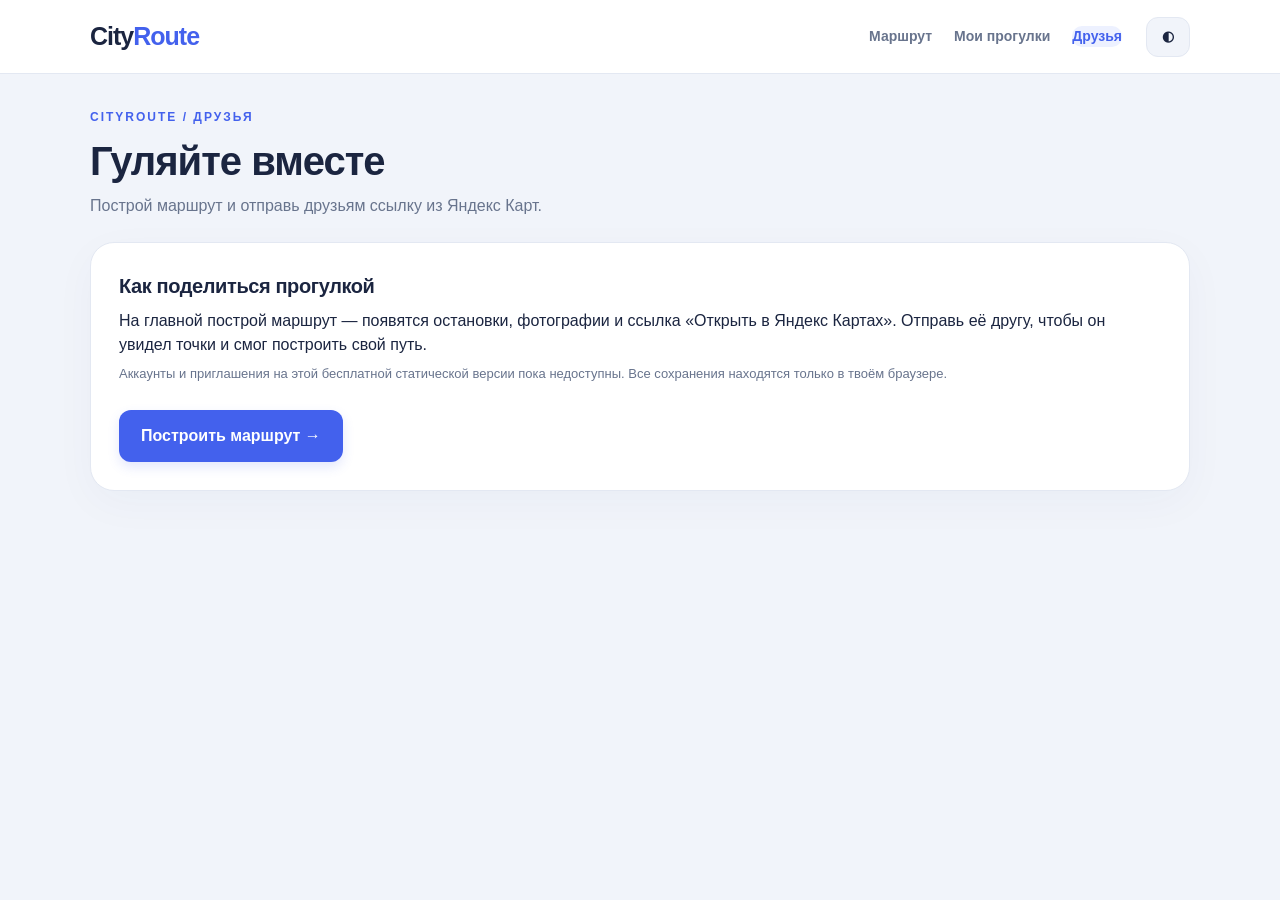
==== docs/friends.html @ 47a69368 "publish: refreshed CityRoute site from latest sources" ====
<!doctype html><html lang="ru"><head><meta charset="utf-8"><meta name="viewport" content="width=device-width,initial-scale=1"><title>CityRoute — друзья</title><link rel="stylesheet" href="app.css"><link rel="stylesheet" href="social.css"></head>
<body data-page="friends"><header><a class="logo" href="index.html">City<span>Route</span></a><nav class="project-nav"><a href="index.html">Маршрут</a><a href="walks.html">Мои прогулки</a><a href="friends.html" aria-current="page">Друзья</a></nav><div class="header-actions"><button id="language" type="button">EN</button><button id="theme" type="button">◐</button></div></header>
<main><div class="page-title"><span class="eyebrow">CITYROUTE / ДРУЗЬЯ</span><h1>Гуляйте вместе</h1><p>Построй маршрут и отправь друзьям ссылку из Яндекс Карт.</p></div>
<section class="card" style="padding:28px"><h2>Как поделиться прогулкой</h2><p>На главной построй маршрут — появятся остановки, фотографии и ссылка «Открыть в Яндекс Картах». Отправь её другу, чтобы он увидел точки и смог построить свой путь.</p><p class="field-note">Аккаунты и приглашения на этой бесплатной статической версии пока недоступны. Все сохранения находятся только в твоём браузере.</p><a class="primary inline-link" href="index.html" style="max-width:240px;margin-top:18px">Построить маршрут →</a></section></main><script defer src="static-shell.js"></script></body></html>
---- docs/app.css ----
:root{--bg:#f1f4fa;--card:#fff;--text:#1b2540;--muted:#68748d;--line:#e3e8f2;--accent:#4361ed;--soft:#edf1ff;--shadow:0 12px 44px #263b6c09;color-scheme:light}*{box-sizing:border-box}html{scroll-behavior:smooth;scroll-padding-top:90px}body{margin:0;font-family:Inter,-apple-system,BlinkMacSystemFont,"Segoe UI",sans-serif;color:var(--text);background:var(--bg);font-size:16px;line-height:1.5}body.dark{--bg:#101522;--card:#1a2234;--text:#eef2ff;--muted:#a6b2c9;--line:#303b51;--soft:#283457;color-scheme:dark}.en{display:none}body.english .ru{display:none}body.english .en{display:initial}button,input,textarea,select{font:inherit}button{cursor:pointer}button:focus-visible,a:focus-visible,summary:focus-visible{outline:3px solid #90a7ff;outline-offset:3px}header{height:74px;background:var(--card);border-bottom:1px solid var(--line);display:flex;align-items:center;justify-content:space-between;padding:0 max(22px,calc((100% - 1100px)/2));position:sticky;top:0;z-index:1000}.logo{font-size:25px;font-weight:850;color:var(--text);text-decoration:none;letter-spacing:-1px}.logo span{color:var(--accent)}.header-actions{display:flex;gap:8px}.header-actions button{background:var(--bg);color:var(--text);border:1px solid var(--line);border-radius:12px;min-width:44px;height:40px;font-size:14px;font-weight:700}main{max-width:1144px;padding:30px 22px;margin:auto}.page-title{margin-bottom:24px}.eyebrow{color:var(--accent);font-size:12px;font-weight:800;letter-spacing:2px}h1{font-size:clamp(28px,4vw,40px);line-height:1.15;letter-spacing:-1px;margin:10px 0}p{margin:8px 0}.page-title p{color:var(--muted)}.card{background:var(--card);border:1px solid var(--line);border-radius:24px;box-shadow:var(--shadow);margin-bottom:24px}.planner{padding:28px}.section-heading{display:flex;align-items:center;gap:12px}h2{font-size:20px;margin:0;letter-spacing:-.4px}.step{background:var(--soft);color:var(--accent);font-size:12px;font-weight:800;border-radius:9px;padding:6px 9px}.fields{display:grid;grid-template-columns:.65fr 1.25fr 1.25fr;gap:22px;margin:24px 0}.field label{display:flex;align-items:center;gap:8px;font-size:14px;font-weight:750;min-height:28px;margin-bottom:9px}.field small{font-size:12px;color:var(--muted);font-weight:450;margin-left:auto}.point-dot{display:inline-flex;align-items:center;justify-content:center;width:23px;height:23px;border-radius:50%;color:#fff;font-size:12px}.start-dot{background:var(--accent)}.end-dot{background:#189e87}input:not([type=checkbox]):not([type=radio]):not([type=range]),textarea,select{width:100%;border:1px solid var(--line);border-radius:12px;background:var(--bg);color:var(--text);padding:13px 14px;outline:none}input:focus,textarea:focus,select:focus{border-color:var(--accent)!important;box-shadow:0 0 0 3px #4361ed15}input[aria-invalid=true]{border-color:#d65164!important}.field-actions{display:flex;flex-wrap:wrap;gap:6px 15px;margin-top:9px}.field-actions button{font-size:13px;color:var(--accent);border:0;background:none;padding:0}.field-note{font-size:13px;color:var(--muted);line-height:1.45}.extra{border-top:1px solid var(--line);padding:17px 0}summary{cursor:pointer;font-size:15px;font-weight:700;list-style-position:inside}summary small{font-size:12px;font-weight:450;color:var(--muted);margin-left:12px}.extras-grid{display:grid;grid-template-columns:1fr 1fr;gap:22px;margin-top:20px}.wide{grid-column:1/-1}h3{font-size:14px;margin:0 0 10px}.choices{display:flex;gap:8px;flex-wrap:wrap;margin-bottom:15px}.pick{cursor:pointer;position:relative}.pick input{position:absolute;opacity:0;width:1px;height:1px}.pick span{display:block;padding:8px 12px;border:1px solid var(--line);border-radius:10px;background:var(--card);font-size:14px}.pick b{font-weight:500}.pick input:checked+span{border-color:var(--accent);color:var(--accent);background:var(--soft)}.pick input:focus-visible+span{outline:3px solid #90a7ff}.budget-row{display:flex;align-items:center;gap:10px}#budgetRange{width:100%;accent-color:var(--accent);margin:12px 0;height:26px}.capability-note{padding:12px 14px;background:var(--bg);font-size:13px;border-radius:12px;color:var(--muted)}textarea{resize:vertical;min-height:100px;margin-top:15px}.submit-row{display:flex;gap:20px;align-items:center;justify-content:space-between;border-top:1px solid var(--line);padding-top:20px}.submit-row p{font-size:14px;color:var(--muted);max-width:570px}.primary,.secondary{border:0;border-radius:12px;padding:14px 22px;font-weight:700;display:flex;align-items:center;justify-content:center;gap:18px}.primary{background:var(--accent);color:white;box-shadow:0 5px 12px #4361ed26;white-space:nowrap}.primary:hover{background:#3552d9}.secondary{background:var(--soft);color:var(--accent)}button:disabled{opacity:.6;cursor:wait}.map-heading{padding:22px 26px;display:flex;justify-content:space-between;align-items:center}.walking-badge{font-size:12px;font-weight:700;color:#168975;background:#e4f5ef;padding:6px 12px;border-radius:20px}.map-shell{margin:0 12px;overflow:hidden;border-radius:16px;isolation:isolate}#liveMap{height:520px;background:#e7edf3;z-index:0}.leaflet-tile-pane{filter:saturate(.7) contrast(.96)}body.dark .leaflet-tile-pane{filter:invert(.92) hue-rotate(180deg) saturate(.65) brightness(.85)}.leaflet-container{font-family:inherit}.leaflet-control-zoom{border:1px solid #d8dfeb!important;border-radius:12px!important;overflow:hidden;box-shadow:0 3px 14px #23385c14!important}.leaflet-control-zoom a{width:36px!important;height:36px!important;line-height:36px!important;color:#25324d!important}.point-marker{border:3px solid white;border-radius:50%;color:white;font-weight:800;text-align:center;line-height:30px;box-shadow:0 3px 12px #263b6c50;background:#4361ed;font-size:14px}.point-marker.finish{background:#13977f}.map-footer{padding:20px 26px;display:flex;justify-content:space-between;gap:20px;align-items:center}#routeStatus{font-size:14px;color:var(--muted);margin:0}#routeDetail{font-size:22px;font-weight:750;letter-spacing:-.6px;margin-top:7px}.map-actions{display:flex;gap:8px;flex-wrap:wrap;justify-content:flex-end}.map-actions button{border:1px solid var(--line);border-radius:9px;padding:8px 11px;background:var(--card);color:var(--muted);font-size:12px}.map-actions button.active{background:var(--soft);color:var(--accent);border-color:var(--accent)}#buildMap{margin:0 26px 24px;font-size:14px}[role=alert]{color:#c84258!important}footer{display:flex;justify-content:space-between;padding:4px 5px 12px;font-size:12px;color:var(--muted)}@media(max-width:760px){main{padding:24px 14px}.planner{padding:20px}.fields{grid-template-columns:1fr;gap:20px}.extras-grid{grid-template-columns:1fr}.wide{grid-column:auto}.submit-row{flex-direction:column;align-items:stretch;gap:8px}.submit-row p{margin:0 0 6px}.map-heading{padding:18px}.map-footer{padding:18px;flex-direction:column;align-items:flex-start}.map-actions{justify-content:flex-start}#liveMap{height:430px}#buildMap{margin:0 18px 20px;max-width:calc(100% - 36px)}.map-shell{margin:0 8px}.card{border-radius:20px}h2{font-size:18px}summary small{margin-left:5px}header{padding:0 18px}}
@media(prefers-reduced-motion:reduce){html{scroll-behavior:auto}}

.submit-actions{display:flex;gap:10px;flex-wrap:wrap;justify-content:flex-end;flex-shrink:0}.submit-actions .secondary{white-space:nowrap}@media(max-width:1000px){.submit-row{flex-wrap:wrap}.submit-actions{width:100%}}@media(max-width:760px){.submit-actions{flex-direction:column}.submit-actions button{width:100%}}

/* Clear map labels in both page themes: no inversion or dimming. */
.leaflet-tile-pane,body.dark .leaflet-tile-pane{filter:none}
#liveMap{height:620px;background:#e8efe6}
.map-card{overflow:hidden}.map-heading{padding-bottom:14px}
.map-toolbar{display:flex;align-items:center;justify-content:space-between;gap:16px;padding:0 26px 18px;flex-wrap:wrap}
.map-legend,.map-tools{display:flex;align-items:center;gap:16px}.map-legend>span{display:flex;align-items:center;gap:6px;font-size:14px}.map-legend b{font-weight:500}
.map-legend i{display:inline-grid;place-items:center;width:24px;height:24px;border-radius:50%;font-size:12px;font-style:normal;color:#fff}.legend-start{background:#315bea}.legend-end{background:#138871}.route-key i{width:24px;height:4px;background:#315bea;border-radius:4px}
.map-tools{gap:8px}.map-tools button{border:1px solid var(--line);border-radius:10px;padding:9px 12px;background:var(--card);color:var(--text);font-size:14px;font-weight:600;min-height:42px}
.point-marker{line-height:36px;font-size:16px;box-shadow:0 3px 14px #182b5550}.point-marker.finish{background:#138871}
.endpoint-label{background:#fff;border:1px solid #d7dfeb;color:#1b2540;border-radius:7px;font-size:13px;font-weight:700;box-shadow:0 2px 8px #182b551c;padding:3px 9px}
.leaflet-control-zoom a{width:44px!important;height:44px!important;line-height:44px!important;font-size:25px!important}.leaflet-control-attribution{background:#fffffff0!important;color:#334155!important}.leaflet-control-attribution a{color:#214dcc!important}
.expanded-map{position:fixed;inset:12px;z-index:2000;margin:0;display:flex;flex-direction:column;overflow:auto}.expanded-map .map-shell{flex:1;min-height:200px}.expanded-map #liveMap{height:100%;min-height:200px}.expanded-map .map-footer{padding:12px 26px}.expanded-map #buildMap{display:none}
@media(max-width:760px){#liveMap{height:560px;height:72svh;min-height:440px}.map-toolbar{padding:0 18px 16px;gap:12px}.map-legend{gap:12px}.map-tools{width:100%}.map-tools button{flex:1}.expanded-map{inset:5px}.expanded-map #liveMap{min-height:200px;height:100%}.expanded-map .map-footer{padding:10px 18px}.expanded-map .map-actions{display:none}}

.scenic-settings{padding:18px;background:var(--soft);border-radius:14px;margin:0 0 22px}.scenic-settings label{display:block;margin-bottom:9px;font-size:15px}.scenic-settings select{background:var(--card)}.scenic-result{margin:0 26px 22px;padding:18px;background:var(--soft);border-radius:14px}.scenic-place{font-weight:650;font-size:16px}.scenic-pin{background:#fff;color:#2447b9;border:2px solid #315bea;border-radius:50%;font-size:13px;font-weight:800;line-height:24px;text-align:center;box-shadow:0 2px 8px #0002}.expanded-map .scenic-result{max-height:100px;overflow:auto;margin-bottom:10px}@media(max-width:760px){.scenic-result{margin:0 18px 18px}}

.pick input:checked+span{background:#17191e;border-color:#17191e;color:#fff}.pick input:disabled+span{opacity:.35;cursor:not-allowed}.pick input:disabled:checked+span{opacity:1}.nearby-toolbar{padding:0 26px 18px}.nearby-toolbar .secondary{font-size:14px}#chosenStops{display:flex;gap:8px;flex-wrap:wrap}#chosenStops button,.poi-choice{padding:8px 12px;border:0;border-radius:9px;background:#17191e;color:#fff;font-size:14px;margin-top:8px}#peopleNote{grid-column:1/-1;margin:0}.map-shell{position:relative}#googleMap{position:absolute;inset:0;z-index:1}body.google-active #liveMap{visibility:hidden}body.dark .pick input:checked+span{background:#050608;border-color:#718099}@media(max-width:760px){.nearby-toolbar{padding:0 18px 16px}}

.route-mode{border:0;padding:0;margin:22px 0;display:flex;gap:10px;flex-wrap:wrap}.route-mode legend{font-size:15px;font-weight:700;margin-bottom:9px}.company-settings{padding:18px;border:1px solid var(--line);border-radius:14px;margin-bottom:18px}.company-settings h3{margin-top:6px}.company-settings .choices{margin-bottom:12px}.places-filter{display:flex;align-items:center;gap:12px;max-width:400px;margin:14px 0}.places-list{display:grid;grid-template-columns:1fr 1fr;gap:8px;max-height:240px;overflow:auto}.places-list>div{display:flex;justify-content:space-between;align-items:center;gap:12px;padding:10px 12px;background:var(--bg);border-radius:10px;font-size:14px}.places-list button{white-space:nowrap;border:1px solid var(--line);border-radius:8px;padding:8px;background:var(--card);color:var(--text)}.places-list button[aria-pressed=true]{background:#17191e;color:#fff}#findPlacesTop{margin-bottom:18px}.expanded-map .places-list{max-height:110px}input:disabled{opacity:.6}@media(max-width:760px){.places-list{grid-template-columns:1fr}.route-mode .pick{flex:1}.route-mode .pick span{height:100%}}

.transport-result{margin:18px 0;padding:20px;border:1px solid var(--line);border-radius:16px;background:var(--soft)}.transport-result[hidden]{display:none}.transport-result h3{margin:0 0 8px}.transport-leg{display:flex;align-items:center;justify-content:space-between;gap:14px;padding:12px 0;border-top:1px solid var(--line);font-size:14px}.transport-leg span{overflow-wrap:anywhere}.transport-leg a{flex-shrink:0;color:var(--text);background:var(--card);padding:10px 14px;border-radius:10px;border:1px solid var(--line);font-weight:700;text-decoration:none}.transport-leg a:hover{border-color:var(--accent)}@media(max-width:540px){.transport-leg{align-items:flex-start;flex-direction:column}.transport-leg a{width:100%;text-align:center}}

/* Route overview and stop-by-stop itinerary */
.project-nav{display:flex;gap:22px;margin-left:auto;margin-right:24px}.project-nav a{color:var(--muted);font-size:14px;font-weight:650;text-decoration:none}.project-nav a:hover{color:var(--text)}
.journey-layout{display:grid;grid-template-columns:minmax(0,1.3fr) minmax(320px,1fr);gap:0;align-items:start;margin:0 16px;border:1px solid var(--line);border-radius:18px;overflow:hidden}.journey-layout .map-shell{margin:0;border-radius:0;position:sticky;top:0}.journey-layout #liveMap{height:660px;min-height:400px}.itinerary-panel{min-width:0;height:660px;overflow:auto;background:var(--card);border-left:1px solid var(--line);overscroll-behavior:contain}.itinerary-empty{padding:60px 28px;color:var(--muted)}.itinerary-empty h3{font-size:22px;color:var(--text);line-height:1.2;margin-top:22px}.empty-symbol{display:inline-grid;place-items:center;width:60px;height:60px;border-radius:18px;background:var(--soft);color:var(--accent);font-size:32px}.journey-tabs{display:flex;gap:7px;padding:16px 20px;background:var(--card);position:sticky;top:0;z-index:2;border-bottom:1px solid var(--line)}.journey-tab{border:0;background:var(--bg);color:var(--muted);padding:9px 17px;border-radius:24px;font-size:14px;font-weight:700}.journey-tab[aria-selected=true]{color:white;background:#17191e}.journey-content{padding:20px}.journey-eyebrow{font-size:10px;font-weight:800;letter-spacing:1.7px;color:var(--accent)}.journey-title{font-size:23px;line-height:1.2;margin:10px 0 20px;letter-spacing:-.6px}.journey-stats{display:grid;grid-template-columns:repeat(3,1fr);gap:8px;padding:16px 0;border-top:1px solid var(--line);border-bottom:1px solid var(--line)}.journey-stats strong{display:block;font-size:20px}.journey-stats span{font-size:11px;color:var(--muted)}.route-outline{margin:22px 0;padding-left:17px;border-left:2px solid var(--accent)}.route-outline p{font-weight:600;font-size:14px;margin:0 0 16px;overflow-wrap:anywhere}.route-notice{background:var(--soft);padding:12px;border-radius:12px;font-size:12px;color:var(--muted)}.journey-button{border:1px solid var(--line);background:var(--card);color:var(--text);border-radius:10px;padding:9px 12px;font-size:13px;font-weight:650}.journey-primary{background:#17191e;color:white;border-color:#17191e}.journey-bottom{display:flex;gap:8px;flex-wrap:wrap;margin-top:22px;padding-top:16px;border-top:1px solid var(--line)}.journey-timeline{list-style:none;padding:0;margin:20px 0}.journey-stop{position:relative;padding:12px 12px 15px 42px;border:1px solid var(--line);border-radius:13px;margin-bottom:12px;overflow-wrap:anywhere}.journey-stop h4{margin:0 0 8px;font-size:16px}.stop-number{position:absolute;left:10px;top:12px;border-radius:50%;width:23px;height:23px;display:grid;place-items:center;background:var(--accent);color:#fff;font-size:12px;font-weight:800}.journey-transfer{font-size:12px;color:var(--muted);margin:-12px -12px 12px -42px;padding:10px 12px;background:var(--bg);border-radius:12px 12px 0 0}.journey-transfer+.stop-number{top:53px}.stop-actions{display:flex;gap:7px;align-items:center;flex-wrap:wrap;margin-top:12px}.journey-link{font-size:12px;color:var(--accent);text-decoration:none;padding:5px 0}.place-detail{font-size:12px;color:var(--muted)}.selected-stop{border-color:var(--accent);background:var(--soft)}.nearby-disclosure{margin:0 26px 22px;border-top:1px solid var(--line);padding-top:16px}.nearby-disclosure .nearby-toolbar{padding:18px 0 0}.scenic-result,.transport-result{display:none}.saved-section{padding:26px}.saved-route{display:flex;align-items:center;justify-content:space-between;gap:18px;background:var(--bg);border-radius:14px;padding:18px;margin-top:12px}.saved-route h3{margin:0;font-size:16px}.saved-actions{display:flex;gap:8px}.saved-empty{padding:20px 0 4px;color:var(--muted);font-size:14px}.muted-button{color:var(--muted)}#saveStatus{font-size:13px;color:var(--muted)}.expanded-map .journey-layout{flex:1;min-height:350px}.expanded-map .itinerary-panel{height:100%}.expanded-map .nearby-disclosure{display:none}
@media(max-width:900px){.journey-layout{grid-template-columns:1fr;margin:0 10px}.journey-layout .map-shell{position:relative}.journey-layout #liveMap{height:440px;min-height:350px}.itinerary-panel{height:auto;max-height:none;border-left:0;border-top:1px solid var(--line);overflow:visible}.itinerary-empty{padding:24px}.itinerary-empty .empty-symbol{display:none}.itinerary-empty h3{margin-top:0}.journey-tabs{position:relative}.journey-content{padding:20px}.expanded-map .itinerary-panel{display:none}.expanded-map .journey-layout{display:block;overflow:auto}.expanded-map .map-shell,.expanded-map #liveMap{height:100%}.project-nav{gap:10px;margin-right:12px}.project-nav a{font-size:12px}}
@media(max-width:540px){header{flex-wrap:wrap;height:auto;min-height:74px;padding-top:12px;padding-bottom:10px;gap:8px}.project-nav{order:3;width:100%;margin:0;gap:20px}.project-nav a{font-size:13px}.header-actions{margin-left:auto}.saved-route{align-items:flex-start;flex-direction:column}.saved-section{padding:20px}.journey-layout #liveMap{height:380px}.journey-stats strong{font-size:19px}.nearby-disclosure{margin:0 18px 18px}}

.map-provider{padding:0 26px 12px;font-size:12px;color:var(--muted)}
@media(prefers-reduced-motion:reduce){html{scroll-behavior:auto}*{animation:none!important;transition:none!important}}

#yandexWidget{position:absolute;inset:0;width:100%;height:100%;border:0;z-index:700;background:#eef0ec}body:not(.yandex-widget-active) #yandexWidget{display:none}.map-toolbar{flex-wrap:wrap;gap:10px}#yandexNav{font-size:13px;color:inherit}#aiStatus{white-space:pre-line}

.return-card{margin:18px 0;padding:20px;border:1px solid var(--line,#d9dfd8);border-radius:18px;background:var(--surface,#f4f7f1)}.return-card h3{margin:0 0 6px}.return-card .field-note{margin:8px 0 12px}.return-card [hidden]{display:none!important}.dark .return-card{background:#202820;border-color:#3b453b}

/* CityRoute November refresh — route visible first, cards visually complete. */
body:not(.yandex-widget-active) #liveMap{visibility:visible}
.map-shell{position:relative;min-width:0}
#liveMap{height:620px;min-height:410px}
.scenic-result:not([hidden]),.transport-result:not([hidden]){display:block;margin:18px 26px 22px}
.scenic-result>h3{font-size:19px;margin:8px 0 14px}
.scenic-result>p.scenic-place{font-size:14px;margin:6px 0}
.scenic-result>.field-note{margin:14px 0 18px}
.place-photo-grid{display:grid;grid-template-columns:repeat(auto-fit,minmax(min(100%,270px),1fr));gap:16px;margin:20px 0}
.place-photo-card{background:var(--card);border:1px solid var(--line);border-radius:18px;overflow:hidden;box-shadow:0 8px 28px #12263b0b;min-width:0}
.place-photo-media{height:204px;position:relative;background:linear-gradient(140deg,#e7f2eb,#dbe8f2);overflow:hidden;display:flex;align-items:center;justify-content:center;flex-direction:column;gap:4px}
.dark .place-photo-media{background:linear-gradient(140deg,#273c3c,#2b3b4e)}
.place-photo-placeholder{font-size:38px;opacity:.6}
.place-photo-caption{font-size:12px;color:#51677a;text-align:center;padding:0 12px}
.dark .place-photo-caption{color:#cedae4}
.place-photo-image{position:absolute;inset:0;width:100%;height:100%;object-fit:cover;object-position:center}
.place-photo-thumbs{position:absolute;bottom:8px;left:8px;right:8px;display:flex;gap:6px;align-items:center;justify-content:center;max-width:100%}
.place-photo-thumb{width:42px;height:34px;border:2px solid #fff9;background:#fff;border-radius:7px;overflow:hidden;padding:0;box-shadow:0 2px 8px #1117}
.place-photo-thumb.active{border:3px solid #222}
.place-photo-thumb img{width:100%;height:100%;object-fit:cover}
.place-photo-info{position:relative;padding:18px}
.place-photo-index{display:inline-block;padding:4px 7px;background:var(--soft);color:var(--accent);border-radius:8px;font-size:12px;font-weight:800;margin-bottom:9px}
.place-photo-info h4{font-size:17px;line-height:1.25;margin:0;overflow-wrap:anywhere}
.place-photo-info p{font-size:13px;color:var(--muted);margin:8px 0 16px}
.place-photo-actions{display:flex;flex-wrap:wrap;gap:8px}
.place-photo-link{font-size:12px;font-weight:650;display:inline-flex;align-items:center;justify-content:center;border-radius:10px;text-decoration:none;padding:8px 10px;border:1px solid var(--line);color:var(--text);background:var(--card);white-space:normal}
.place-photo-link:hover{border-color:var(--accent)}
#rerollRoute:not([hidden]){background:#15243a;color:#fff;border-color:#15243a;font-weight:700}
.pick input:checked+span{background:#151b24;color:white;border-color:#151b24}
.dark .pick input:checked+span{background:#050608;border-color:#718099;color:white}
.map-toolbar button,.map-actions button{transition:background .15s ease}
.map-tools button:hover,.map-actions button:hover{border-color:var(--accent)}
@media(max-width:900px){.journey-layout #liveMap{height:520px}}
@media(max-width:540px){
 .map-shell{margin:0 6px;border-radius:12px}
 .journey-layout #liveMap{height:58svh;min-height:390px}
 .map-footer{padding:16px;flex-wrap:wrap}
 .map-actions{justify-content:flex-start}
 .map-toolbar{padding:0 16px 14px}
 .scenic-result:not([hidden]),.transport-result:not([hidden]){margin:16px}
 .place-photo-grid{grid-template-columns:1fr;gap:12px}
 .place-photo-media{height:232px}
}
---- docs/social.css ----
[hidden]{display:none!important}.project-nav a[aria-current=page]{color:var(--accent);background:var(--soft);border-radius:10px}#accountButton{max-width:160px;overflow:hidden;text-overflow:ellipsis;white-space:nowrap}.social-card{padding:26px}.social-card h2{margin-bottom:14px}.social-grid{display:grid;grid-template-columns:repeat(2,minmax(0,1fr));gap:18px}.social-grid>.card{margin-bottom:0}.social-grid+section{margin-top:24px}.social-card label{display:block;margin:12px 0 6px;font-size:14px;font-weight:650}.social-card form .primary{margin-top:16px}.social-card input{margin-bottom:4px}dialog{width:min(480px,calc(100% - 28px));border:1px solid var(--line);border-radius:22px;padding:30px;background:var(--card);color:var(--text);box-shadow:0 20px 90px #0004}dialog::backdrop{background:#17213b88;backdrop-filter:blur(4px)}dialog h2{margin:12px 0}dialog label{display:block;margin:16px 0 8px}dialog .primary{margin:18px 0 12px;text-decoration:none;text-align:center}dialog p{font-size:14px;color:var(--muted)}.dialog-close{position:absolute;right:12px;top:8px;border:0;background:none;color:var(--text);font-size:26px}.code-line{display:flex;gap:12px;align-items:center;flex-wrap:wrap}.code-line code{font-size:18px;letter-spacing:1px;background:var(--bg);padding:12px;border-radius:10px;overflow-wrap:anywhere}.inline-link{display:inline-flex;text-decoration:none;margin-top:16px}.friend-card,.walk-card{padding:18px;border:1px solid var(--line);border-radius:16px;background:var(--bg)}.friend-card h3,.walk-card h3{font-size:17px}.row-actions{display:flex;flex-wrap:wrap;gap:8px;margin-top:12px}.small-button{border:1px solid var(--line);border-radius:9px;background:var(--card);color:var(--text);padding:8px 12px;font-size:13px}.small-button:hover{border-color:var(--accent)}.danger-button{color:#b83d4b}.notice:not(:empty){padding:14px 18px;border-radius:12px;background:var(--soft);margin-bottom:20px}.request-row,.attendance-row{padding:12px 0;border-bottom:1px solid var(--line);display:flex;justify-content:space-between;align-items:center;gap:14px;flex-wrap:wrap}.rating-table{width:100%;border-collapse:collapse;text-align:left;font-size:14px}.rating-table th,.rating-table td{padding:14px 10px;border-bottom:1px solid var(--line)}.rating-table th{color:var(--muted);font-weight:500}.rating-table strong{font-size:20px;color:var(--accent)}.table-scroll{overflow-x:auto}.event-card{padding:22px 0;border-top:1px solid var(--line)}.event-card h3{font-size:18px;margin-bottom:6px}.event-meta{font-size:14px;color:var(--muted)}.pill{display:inline-block;border-radius:20px;background:var(--soft);color:var(--accent);padding:4px 10px;font-size:12px}.member-check{display:flex!important;align-items:center;gap:10px;font-weight:400!important}.member-check input{width:18px!important;height:18px}#eventMembers{border:1px solid var(--line);border-radius:12px;padding:12px 16px;margin-top:18px}.social-card .section-heading{margin-bottom:12px}.social-card .section-heading h2{margin:0}body[data-page=walks] #language,body[data-page=friends] #language{display:none}@media(max-width:760px){.social-grid{grid-template-columns:1fr}.social-card{padding:20px}header{height:auto;min-height:74px;flex-wrap:wrap;gap:10px;padding:12px 16px}.project-nav{order:3;width:100%;display:flex!important;justify-content:space-between}.project-nav a{padding:7px;font-size:13px}.header-actions{margin-left:auto}.logo{font-size:22px}.rating-table th,.rating-table td{padding:12px 6px}.code-line code{font-size:15px}}
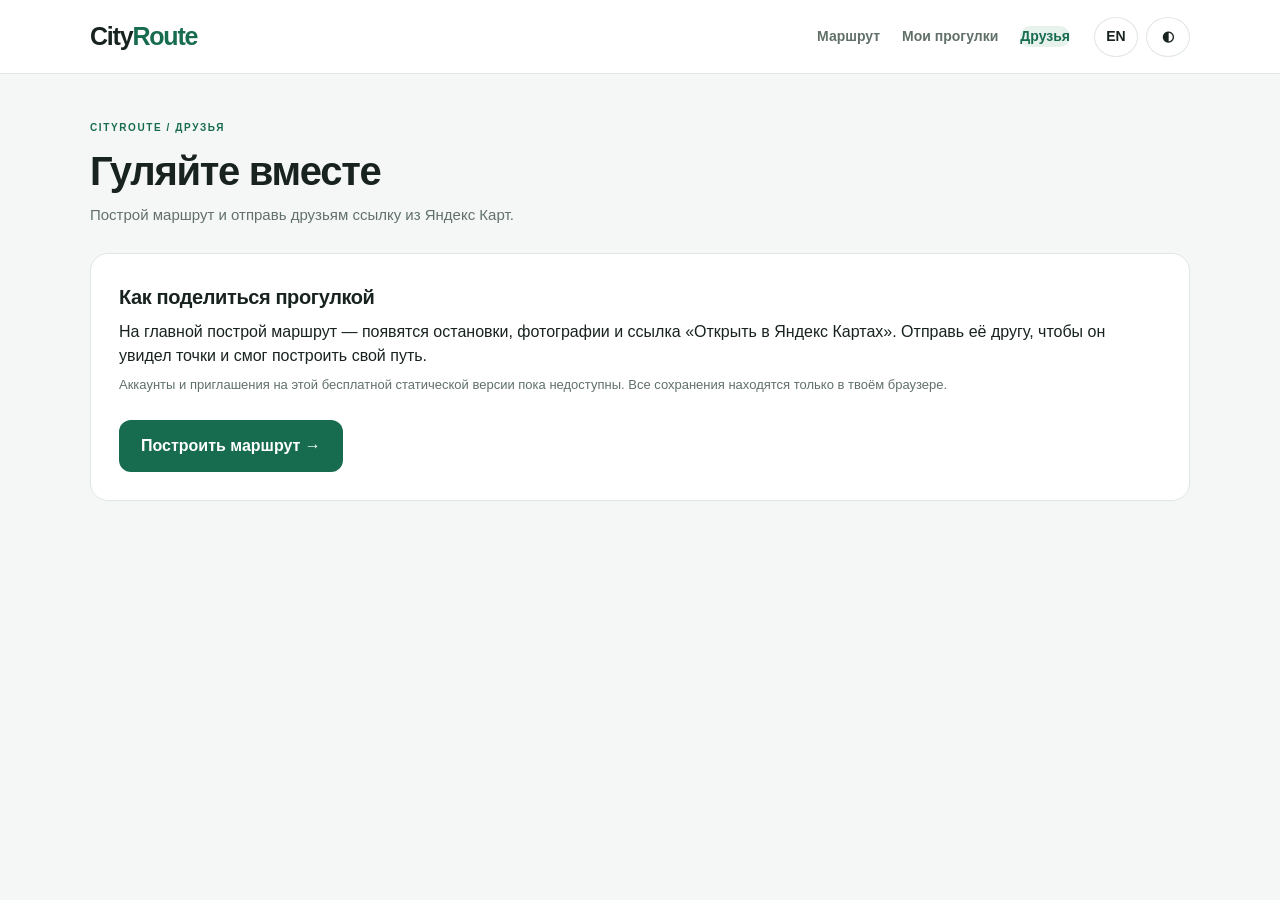
==== commit 4a0dc156: "Refresh compact UI, enable English on all pages and fix endpoint photo caching" ====
--- a/docs/friends.html
+++ b/docs/friends.html
@@ -1,4 +1,4 @@
-<!doctype html><html lang="ru"><head><meta charset="utf-8"><meta name="viewport" content="width=device-width,initial-scale=1"><title>CityRoute — друзья</title><link rel="stylesheet" href="app.css"><link rel="stylesheet" href="social.css"></head>
+<!doctype html><html lang="ru"><head><meta charset="utf-8"><meta name="viewport" content="width=device-width,initial-scale=1"><title>CityRoute — друзья</title><link rel="stylesheet" href="app.css?v=20261119-4"><link rel="stylesheet" href="social.css?v=20261119-4"></head>
 <body data-page="friends"><header><a class="logo" href="index.html">City<span>Route</span></a><nav class="project-nav"><a href="index.html">Маршрут</a><a href="walks.html">Мои прогулки</a><a href="friends.html" aria-current="page">Друзья</a></nav><div class="header-actions"><button id="language" type="button">EN</button><button id="theme" type="button">◐</button></div></header>
 <main><div class="page-title"><span class="eyebrow">CITYROUTE / ДРУЗЬЯ</span><h1>Гуляйте вместе</h1><p>Построй маршрут и отправь друзьям ссылку из Яндекс Карт.</p></div>
-<section class="card" style="padding:28px"><h2>Как поделиться прогулкой</h2><p>На главной построй маршрут — появятся остановки, фотографии и ссылка «Открыть в Яндекс Картах». Отправь её другу, чтобы он увидел точки и смог построить свой путь.</p><p class="field-note">Аккаунты и приглашения на этой бесплатной статической версии пока недоступны. Все сохранения находятся только в твоём браузере.</p><a class="primary inline-link" href="index.html" style="max-width:240px;margin-top:18px">Построить маршрут →</a></section></main><script defer src="static-shell.js"></script></body></html>+<section class="card" style="padding:28px"><h2>Как поделиться прогулкой</h2><p>На главной построй маршрут — появятся остановки, фотографии и ссылка «Открыть в Яндекс Картах». Отправь её другу, чтобы он увидел точки и смог построить свой путь.</p><p class="field-note">Аккаунты и приглашения на этой бесплатной статической версии пока недоступны. Все сохранения находятся только в твоём браузере.</p><a class="primary inline-link" href="index.html" style="max-width:240px;margin-top:18px">Построить маршрут →</a></section></main><script defer src="static-shell.js?v=20261119-4"></script></body></html>
--- a/docs/app.css
+++ b/docs/app.css
@@ -81,3 +81,227 @@
  .place-photo-grid{grid-template-columns:1fr;gap:12px}
  .place-photo-media{height:232px}
 }
+
+/* Yandex-only presentation: no OSM tiles, map markers or internal pin editor. */
+body.yandex-widget-active .map-shell{display:block;position:relative;height:620px;min-height:390px;margin:0 14px 0;overflow:hidden;background:#e9f0f6;border-radius:18px}
+body.yandex-widget-active #yandexWidget{display:block;position:absolute;inset:0;height:100%;width:100%;border:none;z-index:2;background:#e9f0f6}
+body.yandex-widget-active #liveMap,body.yandex-widget-active #googleMap{display:none!important}
+.yandex-help{margin:0 26px;padding:12px 16px;border-radius:0 0 14px 14px;background:var(--soft);font-size:12px;color:var(--muted)}
+.yandex-help .en{display:none}
+body.english .yandex-help .en{display:inline}
+body.english .yandex-help .ru{display:none}
+body.yandex-widget-active .map-toolbar{display:flex;align-items:center;justify-content:space-between;gap:10px;padding:0 26px 16px}
+body.yandex-widget-active .map-toolbar>a#yandexNav{background:#141b25;border-radius:10px;color:white;text-decoration:none;font-size:13px;padding:10px 14px;font-weight:700;display:inline-flex;align-items:center}
+body.yandex-widget-active .map-legend{gap:14px;flex-wrap:wrap}
+body.yandex-widget-active .map-shell iframe:focus-visible{outline:3px solid #6484ed;outline-offset:-3px}
+body.yandex-widget-active .map-card.expanded-map .map-shell{height:75vh;min-height:460px}
+body.yandex-widget-active .map-card.expanded-map .journey-layout{min-height:0}
+@media(max-width:900px){body.yandex-widget-active .map-shell{height:480px}}
+@media(max-width:540px){
+ body.yandex-widget-active .map-shell{height:57svh;min-height:380px;margin:0 7px;border-radius:14px}
+ body.yandex-widget-active .map-toolbar{padding:0 16px 12px}
+ .yandex-help{margin:0 9px;padding:10px 12px}
+ body.yandex-widget-active .map-card.expanded-map .map-shell{height:75svh;min-height:380px}
+ body.yandex-widget-active .map-legend{display:none}
+ body.yandex-widget-active .map-tools{margin-left:auto}
+ body.yandex-widget-active .map-toolbar>a#yandexNav{font-size:12px;padding:8px 10px}
+}
+
+/* Yandex-only map improvements, live GPS state, searchable places, quick routes */
+.location-state{min-height:22px;line-height:1.5;max-width:580px;overflow-wrap:anywhere;padding-top:4px}
+.location-action{display:inline-flex;align-items:center;min-height:30px;text-decoration:none;font-size:12px;font-weight:700;color:var(--accent)}
+.location-action:hover{text-decoration:underline}
+.map-gps-button{background:#ecf4ff!important;color:#154eb8!important;border-color:#c9dcfc!important;font-size:13px!important;font-weight:750!important}
+.map-gps-button[aria-busy="true"],#locateReal[aria-busy="true"]{opacity:.6;cursor:progress}
+.place-query-label{display:block;margin:12px 0 7px;font-size:13px;font-weight:750}
+#placeQuery{width:100%;min-height:42px;padding:10px 13px;border:1px solid var(--line);border-radius:10px;background:var(--card);color:var(--text);font:inherit}
+#placeQuery:focus{outline:2px solid #557ee4;outline-offset:2px}
+.map-search-link{display:inline-flex;font-size:12px;font-weight:750;text-decoration:none;color:var(--accent);padding:10px 0 14px}
+.cityroute-quick-stops{display:flex;flex-direction:column;gap:9px;margin:15px 0;padding-left:29px;font-size:14px;line-height:1.55;overflow-wrap:anywhere}
+.cityroute-quick-stops li{padding-left:5px}
+.cityroute-map-cta{display:inline-flex!important;align-items:center;justify-content:center;width:100%;max-width:none!important;margin:14px 0 5px;text-align:center;text-decoration:none;font-weight:800;font-size:14px}
+.cityroute-save-route{display:inline-flex;width:100%;justify-content:center;margin:10px 0;padding:11px}
+.cityroute-save-route[disabled]{opacity:.7}
+.quick-saved-panel{padding:24px}
+.quick-saved-list{display:grid;grid-template-columns:repeat(auto-fit,minmax(210px,1fr));gap:10px;padding:18px 0 0}
+.quick-saved-list button{width:100%;text-align:left;min-height:48px;overflow-wrap:anywhere}
+body.yandex-widget-active .map-shell{background:#e9eef7}
+body.yandex-widget-active .map-shell iframe{width:100%;height:100%;touch-action:auto}
+body.yandex-widget-active .map-shell iframe:focus-visible{outline:3px solid #4f7aea}
+@media(max-width:680px){
+ body.yandex-widget-active .map-toolbar{flex-wrap:wrap;gap:9px}
+ body.yandex-widget-active .map-tools{display:flex;justify-content:flex-end;flex:1}
+ body.yandex-widget-active .map-tools button{white-space:nowrap}
+ .map-gps-button{padding:8px 9px!important;font-size:12px!important}
+ .quick-saved-panel{padding:16px}
+}
+
+/* PostgreSQL cloud: optional account, private routes and predictable mobile layout. */
+.postgres-panel{margin:20px auto;padding:24px 26px;border:1px solid var(--line);max-width:1100px}
+.postgres-panel h2{font-size:22px;margin:0 0 8px}
+.postgres-panel>.field-note{max-width:780px;font-size:13px;line-height:1.65;margin:8px 0 18px}
+.postgres-auth{display:grid;grid-template-columns:minmax(150px,1fr) minmax(150px,1fr);gap:8px 14px;align-items:end;max-width:760px}
+.postgres-auth label{font-size:13px;font-weight:700;color:var(--text)}
+.postgres-auth input{width:100%;min-width:0;height:43px;padding:9px 12px;border:1px solid var(--line);border-radius:10px;color:var(--text);background:var(--card);font:inherit}
+.postgres-auth input:focus{outline:2px solid #557be9;outline-offset:2px}
+.postgres-auth .postgres-actions{grid-column:1/-1;display:flex;gap:10px;margin:7px 0 0}
+.postgres-actions{display:flex;gap:10px;flex-wrap:wrap;align-items:center}
+.postgres-actions button{min-height:41px;padding:10px 14px;max-width:100%;white-space:normal;text-align:center}
+.postgres-actions button:disabled{opacity:.55;cursor:progress}
+.postgres-member-line{display:flex;align-items:center;gap:14px;flex-wrap:wrap;justify-content:space-between;margin:15px 0;font-weight:700}
+.postgres-member-line span{font-size:13px;overflow-wrap:anywhere}
+.postgres-routes{display:grid;grid-template-columns:1fr;gap:9px;margin-top:16px}
+.postgres-route{border:1px solid var(--line);border-radius:12px;padding:12px 14px;background:var(--bg);display:flex;gap:16px;justify-content:space-between;align-items:center}
+.postgres-route-body{display:flex;flex-direction:column;gap:4px;min-width:0}
+.postgres-route strong{font-size:13px;overflow-wrap:anywhere}
+.postgres-route small{color:var(--muted);font-size:11px}
+.postgres-route-actions{display:flex;gap:8px;flex-wrap:wrap;flex-shrink:0}
+.postgres-route-actions button{padding:8px 11px;font-size:12px}
+#pgStatus{margin:15px 0 0;min-height:18px;overflow-wrap:anywhere}
+#pgStatus[role="alert"]{color:#a84545}
+#pgAuthForm[hidden],#pgMember[hidden],#pgRoutes[hidden]{display:none!important}
+@media(max-width:700px){
+ .postgres-panel{margin:18px 10px;padding:18px 14px}
+ .postgres-panel h2{font-size:19px}
+ .postgres-auth{grid-template-columns:1fr}
+ .postgres-auth .postgres-actions{grid-column:auto}
+ .postgres-actions{align-items:stretch}
+ .postgres-actions button{flex:1}
+ .postgres-route{align-items:stretch;flex-direction:column}
+ .postgres-route-actions button{flex:1}
+}
+
+
+/* CityRoute: readable step-by-step route and nearby places gallery (November 2026). */
+.cityroute-quick-stops.cityroute-step-plan{list-style:none;margin:18px 0 22px;padding:0 8px 0 2px;gap:0;display:flex;flex-direction:column}
+.cityroute-step{display:grid;grid-template-columns:42px minmax(0,1fr);gap:9px;align-items:start;position:relative;padding:0 0 17px!important;margin:0}
+.cityroute-step:not(:last-child)::before{content:"";position:absolute;left:18px;top:37px;bottom:-1px;border-left:2px dashed var(--accent);opacity:.45}
+.cityroute-step-marker{display:grid;place-items:center;width:38px;height:38px;border-radius:13px;background:#17191e;color:#fff;font-weight:900;font-size:14px;z-index:1}
+.cityroute-step:first-child .cityroute-step-marker{background:#178267}
+.cityroute-step:last-child .cityroute-step-marker{background:#4361ed}
+.cityroute-step-body{min-width:0;background:var(--bg);border:1px solid var(--line);border-radius:12px;padding:10px 12px;overflow-wrap:anywhere}
+.cityroute-step-body>strong{display:block;font-size:14px;line-height:1.4}
+.cityroute-step-body>small{display:block;color:var(--muted);font-size:12px;margin:3px 0}
+.cityroute-step-leg{display:flex;flex-wrap:wrap;align-items:center;gap:6px 12px;margin-top:8px}
+.cityroute-step-leg>a{font-size:12px;font-weight:750;text-decoration:none;color:var(--accent);border-bottom:1px solid currentColor}
+.cityroute-step-leg>span{font-size:11px;color:var(--muted)}
+.quick-journey-title{padding:19px 20px 0;margin:0;font-size:22px;line-height:1.2}
+.itinerary-panel>.field-note{padding:0 20px}
+.itinerary-panel>.cityroute-step-plan{padding-left:20px;padding-right:20px}
+.itinerary-panel>.cityroute-map-cta,.itinerary-panel>.cityroute-save-route{width:calc(100% - 40px);margin-left:20px;margin-right:20px}
+.places-list{grid-template-columns:repeat(2,minmax(0,1fr));max-height:460px;gap:10px;padding:3px 2px 10px}
+.places-list>.place-list-card{display:grid;grid-template-columns:94px minmax(0,1fr);align-items:stretch;gap:12px;padding:0;min-width:0;background:var(--card);border:1px solid var(--line);border-radius:14px;overflow:hidden;min-height:112px}
+.place-list-media{height:100%;min-height:112px;width:94px;display:flex;align-items:center;justify-content:center;position:relative;background:var(--soft);color:var(--muted);overflow:hidden}
+.place-list-media>span{font-size:28px}
+.place-list-media>img{position:absolute;inset:0;width:100%;height:100%;object-fit:cover;object-position:center}
+.place-list-copy{padding:10px 10px 10px 0;min-width:0;display:flex;flex-direction:column;justify-content:center;gap:5px}
+.place-list-copy>strong{font-size:13px;line-height:1.35;overflow-wrap:anywhere}
+.place-list-copy>small{color:var(--muted);font-size:11px;overflow-wrap:anywhere}
+.place-list-actions{display:flex;flex-wrap:wrap;align-items:center;gap:6px}
+.places-list .place-list-actions button{font-size:11px;padding:6px 8px;font-weight:750}
+.place-list-actions>a{font-size:11px;font-weight:650;text-decoration:none;color:var(--accent)}
+.places-list>.place-list-more{grid-column:1/-1;text-align:center;min-height:46px;margin-bottom:4px}
+@media(max-width:900px){.places-list{grid-template-columns:1fr}.places-list>.place-list-card{grid-template-columns:90px minmax(0,1fr)}.place-list-media{width:90px}}
+@media(max-width:760px){.places-list{max-height:420px}.quick-journey-title{font-size:20px}}
+
+
+/* Keep the real Yandex iframe visible without a drawn route masking it. */
+.map-shell{position:relative;background:#e7eef7;min-height:380px}
+.cityroute-step-media{display:flex;flex-direction:column;align-items:stretch;gap:8px;margin:11px 0 6px}
+.cityroute-step-media img{display:block;width:100%;max-width:450px;height:150px;object-fit:cover;object-position:center;border-radius:12px;background:var(--soft)}
+.cityroute-step-media>a{font-size:12px;line-height:1.45;font-weight:750;text-decoration:none;color:var(--accent)}
+.cityroute-step-media>a.cityroute-step-credit{font-size:10px;color:var(--muted)}
+/* Source attribution and visually honest distance-matching status. */
+.route-distance-summary{margin:12px 20px;padding:13px 15px;border-radius:13px;background:#e5f4ee;color:#145b47;font-weight:800;font-size:14px;line-height:1.5}
+.dark .route-distance-summary{background:#1c473b;color:#c6f3e0}
+.place-photo-license{position:absolute;left:9px;bottom:8px;z-index:3;font-size:10px;line-height:1.3;text-decoration:none;background:#111a27d9;color:#fff!important;padding:5px 8px;border-radius:7px;max-width:calc(100% - 18px)}
+.place-photo-thumbs~.place-photo-license{bottom:56px}
+.place-photo-license:focus-visible{outline:2px solid white}
+
+/* CityRoute November 13: clear detour warnings, verified bills and embedded stop photos */
+.route-distance-alert{border:1px solid #f2c578;border-radius:16px;background:#fff6e7;margin:14px 20px;padding:16px;color:#6a4308}
+.route-distance-alert strong{font-size:15px;font-weight:850}
+.route-distance-alert p{margin:7px 0 14px;font-size:13px;line-height:1.55}
+.route-distance-alert button{width:100%;border:0;border-radius:12px;padding:12px 14px;font-size:13px;font-weight:800;white-space:normal}
+.dark .route-distance-alert{background:#3d2b17;border-color:#a47734;color:#ffdda6}
+.cityroute-stop-price{font-size:13px;font-weight:750;color:var(--text);margin:8px 0 2px}
+.cityroute-price-source{font-size:11px;color:var(--accent);text-decoration:none;display:inline-flex;align-self:start}
+
+
+
+.place-list-price{font-size:11px;color:var(--text);font-weight:750}
+.place-photo-info .place-photo-bill{color:var(--text);font-size:12px;font-weight:800;margin:4px 0}
+.place-photo-info .place-photo-bill-source{font-size:11px;font-weight:700;color:var(--accent);display:inline-flex;text-decoration:none;margin:3px 0 8px}
+@media(max-width:760px){.route-distance-alert{margin:10px 12px;padding:13px}}
+
+/* Photos belong to the stop itself; swipe to see the remaining pictures. */
+.cityroute-stop-gallery{display:flex;gap:10px;overflow-x:auto;scroll-snap-type:x mandatory;overscroll-behavior-x:contain;border-radius:12px}
+.cityroute-stop-photo{margin:0;flex:0 0 88%;min-width:0;scroll-snap-align:start}
+.cityroute-stop-photo:only-child{flex-basis:100%}
+.cityroute-stop-photo a{display:block}
+.cityroute-stop-gallery img{width:100%;max-width:none;height:180px;object-fit:cover;border-radius:12px}
+.cityroute-stop-photo figcaption{font-size:10px;color:var(--muted);padding:4px 0}
+@media(max-width:480px){.cityroute-step{gap:10px}.cityroute-step-marker{width:34px;height:34px;flex-basis:34px;font-size:14px}.cityroute-step-body{padding:14px;min-width:0}.cityroute-stop-gallery img{height:155px}}
+
+/* Ready walks: compact cards, swipe on phones, existing theme tokens. */
+.ready-walks{margin:0 0 30px}.ready-heading{display:flex;align-items:center;justify-content:space-between;gap:12px;margin-bottom:16px}.ready-heading h2{margin:6px 0 0}.ready-heading>a{font-size:14px;white-space:nowrap}.ready-routes{display:grid;grid-template-columns:repeat(3,minmax(0,1fr));gap:16px}.ready-route{background:var(--card);border:1px solid var(--line);border-radius:22px;overflow:hidden;display:flex;flex-direction:column;min-width:0}.ready-route-media{height:180px;position:relative;background:var(--soft,#edf0ff);overflow:hidden}.ready-route-media img{width:100%;height:100%;object-fit:cover}.ready-route-tag{position:absolute;left:12px;top:12px;background:#fff;color:#202943;padding:6px 10px;border-radius:20px;font-size:12px;font-weight:700}.ready-photo-credit{position:absolute;bottom:5px;right:7px;max-width:90%;background:#ffffffdf;color:#202943;border-radius:5px;padding:2px 5px;font-size:10px;overflow:hidden;text-overflow:ellipsis;white-space:nowrap}.ready-photo-fallback{display:block;padding:80px 18px 0;color:var(--muted)}.ready-route-body{padding:18px;display:flex;flex:1;flex-direction:column;gap:10px}.ready-route-body h3,.ready-route-body p{margin:0}.ready-route-body h3{font-size:21px;line-height:1.2}.ready-route-body p,.ready-route-body small{color:var(--muted);font-size:14px}.ready-route-body details{font-size:13px;margin-bottom:8px}.ready-route-body summary{cursor:pointer;font-weight:600;min-height:28px}.ready-route-body ol{padding-left:20px;line-height:1.7}.ready-route-body button{margin-top:auto;min-height:44px;width:100%;font-size:14px;padding:12px}.ready-route [hidden]{display:none!important}@media(max-width:720px){.ready-routes{display:flex;overflow-x:auto;scroll-snap-type:x mandatory;padding-bottom:10px}.ready-route{flex:0 0 84%;scroll-snap-align:start}.ready-route-media{height:170px}.ready-heading h2{font-size:22px}.ready-heading{align-items:end}.ready-heading>a{font-size:12px}}
+
+/* Curated walks: clean cards, clear durations and lightweight photo gallery. */
+.ready-filters{display:flex;flex-wrap:wrap;align-items:center;gap:8px;margin:0 0 12px}
+.ready-filter{border:1px solid var(--line);background:var(--card);color:var(--text);border-radius:999px;min-height:38px;padding:8px 15px;font-weight:600;font-size:13px;cursor:pointer}
+.ready-filter.active{background:#171b27;color:#fff;border-color:#171b27}
+.ready-estimate-note{color:var(--muted);font-size:12px;line-height:1.6;margin:0 0 16px;max-width:950px}
+.ready-routes{display:grid;grid-template-columns:repeat(3,minmax(0,1fr));gap:18px}
+.ready-route{box-shadow:0 10px 32px rgba(20,25,40,.045);transition:transform .18s ease,box-shadow .18s ease}
+.ready-route:hover{transform:translateY(-3px);box-shadow:0 16px 34px rgba(20,25,40,.1)}
+.ready-route-media{height:205px;background:linear-gradient(135deg,#e6e7dc,#b2c4c8)}
+.ready-photo-fallback{padding:76px 24px 0;letter-spacing:.18em;font-size:12px;font-weight:800;color:#3b4c54}
+.ready-yandex-photos{position:absolute;bottom:8px;left:8px;padding:5px 8px;border-radius:8px;background:rgba(255,255,255,.92);color:#222b36;font-size:11px;text-decoration:none;z-index:2}
+.ready-photo-arrow{position:absolute;top:48%;transform:translateY(-50%);border:0;background:rgba(255,255,255,.93);color:#222;border-radius:50%;width:32px;height:32px;line-height:1;font-size:25px;cursor:pointer;z-index:2}
+.ready-photo-prev{left:8px}.ready-photo-next{right:8px}.ready-photo-count{position:absolute;top:12px;right:10px;background:#fff;color:#252525;border-radius:18px;padding:5px 8px;font-size:11px}
+.ready-route-metrics{display:flex;flex-wrap:wrap;gap:6px}.ready-route-metrics>span{font-size:12px;color:var(--text);background:var(--soft,#f3f5f5);padding:6px 9px;border-radius:20px;font-weight:700}
+.ready-route-spend{font-size:13px!important;line-height:1.45;color:var(--text)!important}
+.ready-route-details ol{max-height:215px;overflow:auto}.ready-route-details li{padding-bottom:5px}.ready-food-stop{font-weight:700}
+.ready-check-source{font-size:12px;color:var(--muted);text-decoration:underline}
+.ready-route-actions{display:grid;gap:8px;margin-top:auto}.ready-route-actions .primary{width:100%;margin:0}
+.ready-food-link{font-size:12px;text-align:center;color:var(--muted);min-height:29px;padding:5px;text-decoration:underline}
+.ready-more{display:block;margin:18px auto 0;border:1px solid var(--line);border-radius:12px;padding:12px 18px;color:var(--text);background:var(--card);cursor:pointer}
+.ready-more[hidden],.ready-route [hidden]{display:none!important}
+@media(max-width:900px){.ready-routes{grid-template-columns:repeat(2,minmax(0,1fr))}}
+@media(max-width:720px){.ready-routes{display:grid;overflow:visible;grid-template-columns:1fr;padding-bottom:0}.ready-route{width:100%;min-width:0;flex:initial}.ready-route-media{height:192px}.ready-filters{flex-wrap:nowrap;overflow-x:auto;padding:0 0 8px;scrollbar-width:none}.ready-filter{white-space:nowrap;flex:none}.ready-route-body h3{font-size:21px}}
+@media(prefers-reduced-motion:reduce){.ready-route{transition:none}.ready-route:hover{transform:none}}
+
+/* Compact, named route outline; detailed stops stay expandable on phones. */
+.ready-route-outline{border-left:2px solid var(--accent);padding-left:14px;display:grid;gap:8px;margin:4px 0;font-size:14px}.ready-route-outline>span{font-weight:650}.ready-route-details ol{list-style:decimal;padding-left:24px;max-height:300px}.ready-route-details li{border-left:1px solid var(--line);padding:0 0 12px 10px}.ready-route-details a{color:var(--text);text-underline-offset:3px}.ready-route-details small{display:block;font-weight:400}.ready-route-timing{font-size:13px!important}.ready-route-outline small{font-size:13px}
+
+/* Photo-first collections and compact itinerary cards. */
+.ready-walks>.ready-routes{display:flex;overflow-x:auto;scroll-snap-type:x mandatory;gap:16px;padding:0 0 12px;overscroll-behavior-x:contain}
+.ready-walks>.ready-routes>.ready-route{flex:0 0 310px;scroll-snap-align:start;transform:none}
+.ready-heading{flex-wrap:wrap}.ready-heading>a{display:none}.ready-heading .ready-more{width:auto;margin:0;padding:8px 12px;min-height:44px;font-size:14px}
+.ready-route-media{height:220px}.ready-route-body{padding:16px;gap:9px}.ready-route-body h3{font-size:19px}.ready-route-metrics>span{font-size:13px}
+.ready-details-toggle{background:none;border:0;color:var(--accent);text-align:left!important;justify-content:start;padding:4px 0!important;min-height:36px!important;width:auto!important;align-self:start}
+.ready-extra{display:grid;gap:10px}.ready-extra[hidden]{display:none}.ready-route-actions .ready-food-link{display:none}.ready-extra:not([hidden])~.ready-route-actions .ready-food-link{display:block}
+.walks-dialog{width:min(1080px,96vw);max-width:1080px;max-height:90dvh;padding:24px;border:1px solid var(--line);border-radius:24px;background:var(--bg);color:var(--text);overscroll-behavior:contain}
+.walks-dialog::backdrop{background:#11182780;backdrop-filter:blur(5px)}.walks-dialog-open{overflow:hidden}
+.walks-dialog-bar{display:flex;align-items:center;justify-content:space-between;gap:12px;position:sticky;top:-24px;z-index:3;background:var(--bg);padding:12px 0;margin-bottom:16px}.walks-dialog-bar button{min-height:44px}
+.walks-dialog .ready-routes{align-items:start}.walks-dialog .ready-route{transform:none}.walks-dialog .ready-filters{display:flex;flex-wrap:wrap}.ready-route-body .ready-route-spend{font-size:13px!important}
+.cityroute-step-body{width:100%;background:var(--card);border:1px solid var(--line);border-radius:20px;padding:16px;box-shadow:0 4px 16px #17243b06}
+.cityroute-step-body>strong{font-size:18px;line-height:1.3;margin:10px 0 6px}.cityroute-step-media{margin:0 0 12px}.cityroute-stop-gallery img{height:210px;border-radius:14px}.cityroute-stop-photo{flex-basis:92%}
+.cityroute-step-media>a{display:inline-block;font-size:13px;margin-top:5px}.cityroute-stop-facts{display:flex;flex-wrap:wrap;gap:8px;margin:10px 0}.cityroute-stop-facts small{font-size:14px;color:var(--muted)}
+.cityroute-step-leg{display:flex;flex-direction:column-reverse;align-items:flex-start;gap:5px;margin-top:12px}.cityroute-step-leg span{font-size:14px;color:var(--text)}.cityroute-step-leg a{font-size:13px}.cityroute-stop-price{font-size:15px}.stop-photo-status{font-size:13px!important;color:var(--muted);margin:4px 0!important}.stop-photo-status[hidden]{display:none}
+@media(max-width:720px){.ready-walks>.ready-routes>.ready-route{flex-basis:82%;max-width:340px}.ready-route-media{height:205px}.walks-dialog{width:100%;max-width:100%;max-height:94dvh;margin:auto 0 0;border-radius:24px 24px 0 0;padding:16px}.walks-dialog-bar{top:-16px}.walks-dialog .ready-routes{grid-template-columns:1fr}.cityroute-step-body{padding:14px}.cityroute-stop-gallery img{height:190px}}
+
+.stop-photo-fallback-link[hidden]{display:none!important}.remove-food-stop{font-size:13px;padding:8px 12px;margin:8px 0;min-height:40px}
+
+/* Compact CityRoute visual refresh: shared tokens for all three pages. */
+:root{--bg:#f5f7f6;--card:#fff;--text:#18231f;--muted:#617169;--line:#e0e7e3;--accent:#176c50;--soft:#e8f2ed;--shadow:0 4px 18px #163c2505}
+body.dark{--bg:#111815;--card:#1b2520;--text:#f1f6f3;--muted:#acbdb2;--line:#34463b;--accent:#82d5ae;--soft:#283e32;--shadow:none}
+header{box-shadow:none}.header-actions button{border-radius:50%;background:transparent}.logo{letter-spacing:-1.2px}
+.card{border-radius:18px;box-shadow:none}.page-title{margin:10px 0 26px}.page-title h1{letter-spacing:-1.3px}.eyebrow{font-size:10px;letter-spacing:1.6px}.page-title p{max-width:580px;font-size:15px}
+.primary{background:var(--accent);box-shadow:none;border-radius:12px;color:var(--card)}.secondary{border-radius:12px;box-shadow:none}.dark .primary{color:#111815}
+input,select,textarea{border-radius:12px!important}.pick span{border-radius:12px}.section-heading .step{width:30px;height:30px;font-size:12px;border-radius:9px}
+.ready-route{box-shadow:none;border-radius:16px}.ready-route-media{border-radius:16px 16px 0 0}.ready-route h3{letter-spacing:-.4px}.ready-route:hover{box-shadow:0 8px 24px #163c2510}
+.cityroute-step-body{border-radius:16px;box-shadow:none;border-color:var(--line);padding:16px}.cityroute-step-body>strong{font-size:18px;letter-spacing:-.3px}.cityroute-step-marker{border-radius:50%}.cityroute-step:before{background:var(--line)}
+.cityroute-stop-gallery img{height:210px;border-radius:12px}.cityroute-stop-facts small{font-size:13px}.cityroute-step-leg span{color:var(--muted);font-size:13px}.cityroute-map-cta,.cityroute-save-route,.cityroute-share-route{font-size:15px;padding:14px 16px;min-height:48px}.cityroute-share-route{width:100%;margin-top:10px}
+.saved-search{width:100%;margin:8px 0 18px;padding:13px 15px;background:var(--bg);border:1px solid var(--line);color:var(--text)}.saved-route{box-shadow:none;border-radius:14px}.saved-actions{gap:8px}
+@media(max-width:760px){body{font-size:15px}header{padding:10px 16px;gap:8px}.header-actions button{min-width:38px;height:38px}.project-nav a{font-size:12px;padding:7px 9px}main{padding:20px 14px}.planner{padding:18px}.card{margin-bottom:18px}.page-title h1{font-size:30px}.cityroute-step{gap:10px}.cityroute-step-body{padding:12px}.cityroute-step-marker{width:30px;height:30px;flex-basis:30px;font-size:12px}.cityroute-stop-gallery img{height:180px}.saved-route{flex-wrap:wrap}.saved-actions{flex-wrap:wrap}}
--- a/docs/social.css
+++ b/docs/social.css
@@ -1 +1 @@
-[hidden]{display:none!important}.project-nav a[aria-current=page]{color:var(--accent);background:var(--soft);border-radius:10px}#accountButton{max-width:160px;overflow:hidden;text-overflow:ellipsis;white-space:nowrap}.social-card{padding:26px}.social-card h2{margin-bottom:14px}.social-grid{display:grid;grid-template-columns:repeat(2,minmax(0,1fr));gap:18px}.social-grid>.card{margin-bottom:0}.social-grid+section{margin-top:24px}.social-card label{display:block;margin:12px 0 6px;font-size:14px;font-weight:650}.social-card form .primary{margin-top:16px}.social-card input{margin-bottom:4px}dialog{width:min(480px,calc(100% - 28px));border:1px solid var(--line);border-radius:22px;padding:30px;background:var(--card);color:var(--text);box-shadow:0 20px 90px #0004}dialog::backdrop{background:#17213b88;backdrop-filter:blur(4px)}dialog h2{margin:12px 0}dialog label{display:block;margin:16px 0 8px}dialog .primary{margin:18px 0 12px;text-decoration:none;text-align:center}dialog p{font-size:14px;color:var(--muted)}.dialog-close{position:absolute;right:12px;top:8px;border:0;background:none;color:var(--text);font-size:26px}.code-line{display:flex;gap:12px;align-items:center;flex-wrap:wrap}.code-line code{font-size:18px;letter-spacing:1px;background:var(--bg);padding:12px;border-radius:10px;overflow-wrap:anywhere}.inline-link{display:inline-flex;text-decoration:none;margin-top:16px}.friend-card,.walk-card{padding:18px;border:1px solid var(--line);border-radius:16px;background:var(--bg)}.friend-card h3,.walk-card h3{font-size:17px}.row-actions{display:flex;flex-wrap:wrap;gap:8px;margin-top:12px}.small-button{border:1px solid var(--line);border-radius:9px;background:var(--card);color:var(--text);padding:8px 12px;font-size:13px}.small-button:hover{border-color:var(--accent)}.danger-button{color:#b83d4b}.notice:not(:empty){padding:14px 18px;border-radius:12px;background:var(--soft);margin-bottom:20px}.request-row,.attendance-row{padding:12px 0;border-bottom:1px solid var(--line);display:flex;justify-content:space-between;align-items:center;gap:14px;flex-wrap:wrap}.rating-table{width:100%;border-collapse:collapse;text-align:left;font-size:14px}.rating-table th,.rating-table td{padding:14px 10px;border-bottom:1px solid var(--line)}.rating-table th{color:var(--muted);font-weight:500}.rating-table strong{font-size:20px;color:var(--accent)}.table-scroll{overflow-x:auto}.event-card{padding:22px 0;border-top:1px solid var(--line)}.event-card h3{font-size:18px;margin-bottom:6px}.event-meta{font-size:14px;color:var(--muted)}.pill{display:inline-block;border-radius:20px;background:var(--soft);color:var(--accent);padding:4px 10px;font-size:12px}.member-check{display:flex!important;align-items:center;gap:10px;font-weight:400!important}.member-check input{width:18px!important;height:18px}#eventMembers{border:1px solid var(--line);border-radius:12px;padding:12px 16px;margin-top:18px}.social-card .section-heading{margin-bottom:12px}.social-card .section-heading h2{margin:0}body[data-page=walks] #language,body[data-page=friends] #language{display:none}@media(max-width:760px){.social-grid{grid-template-columns:1fr}.social-card{padding:20px}header{height:auto;min-height:74px;flex-wrap:wrap;gap:10px;padding:12px 16px}.project-nav{order:3;width:100%;display:flex!important;justify-content:space-between}.project-nav a{padding:7px;font-size:13px}.header-actions{margin-left:auto}.logo{font-size:22px}.rating-table th,.rating-table td{padding:12px 6px}.code-line code{font-size:15px}}
+[hidden]{display:none!important}.project-nav a[aria-current=page]{color:var(--accent);background:var(--soft);border-radius:10px}#accountButton{max-width:160px;overflow:hidden;text-overflow:ellipsis;white-space:nowrap}.social-card{padding:26px}.social-card h2{margin-bottom:14px}.social-grid{display:grid;grid-template-columns:repeat(2,minmax(0,1fr));gap:18px}.social-grid>.card{margin-bottom:0}.social-grid+section{margin-top:24px}.social-card label{display:block;margin:12px 0 6px;font-size:14px;font-weight:650}.social-card form .primary{margin-top:16px}.social-card input{margin-bottom:4px}dialog{width:min(480px,calc(100% - 28px));border:1px solid var(--line);border-radius:22px;padding:30px;background:var(--card);color:var(--text);box-shadow:0 20px 90px #0004}dialog::backdrop{background:#17213b88;backdrop-filter:blur(4px)}dialog h2{margin:12px 0}dialog label{display:block;margin:16px 0 8px}dialog .primary{margin:18px 0 12px;text-decoration:none;text-align:center}dialog p{font-size:14px;color:var(--muted)}.dialog-close{position:absolute;right:12px;top:8px;border:0;background:none;color:var(--text);font-size:26px}.code-line{display:flex;gap:12px;align-items:center;flex-wrap:wrap}.code-line code{font-size:18px;letter-spacing:1px;background:var(--bg);padding:12px;border-radius:10px;overflow-wrap:anywhere}.inline-link{display:inline-flex;text-decoration:none;margin-top:16px}.friend-card,.walk-card{padding:18px;border:1px solid var(--line);border-radius:16px;background:var(--bg)}.friend-card h3,.walk-card h3{font-size:17px}.row-actions{display:flex;flex-wrap:wrap;gap:8px;margin-top:12px}.small-button{border:1px solid var(--line);border-radius:9px;background:var(--card);color:var(--text);padding:8px 12px;font-size:13px}.small-button:hover{border-color:var(--accent)}.danger-button{color:#b83d4b}.notice:not(:empty){padding:14px 18px;border-radius:12px;background:var(--soft);margin-bottom:20px}.request-row,.attendance-row{padding:12px 0;border-bottom:1px solid var(--line);display:flex;justify-content:space-between;align-items:center;gap:14px;flex-wrap:wrap}.rating-table{width:100%;border-collapse:collapse;text-align:left;font-size:14px}.rating-table th,.rating-table td{padding:14px 10px;border-bottom:1px solid var(--line)}.rating-table th{color:var(--muted);font-weight:500}.rating-table strong{font-size:20px;color:var(--accent)}.table-scroll{overflow-x:auto}.event-card{padding:22px 0;border-top:1px solid var(--line)}.event-card h3{font-size:18px;margin-bottom:6px}.event-meta{font-size:14px;color:var(--muted)}.pill{display:inline-block;border-radius:20px;background:var(--soft);color:var(--accent);padding:4px 10px;font-size:12px}.member-check{display:flex!important;align-items:center;gap:10px;font-weight:400!important}.member-check input{width:18px!important;height:18px}#eventMembers{border:1px solid var(--line);border-radius:12px;padding:12px 16px;margin-top:18px}.social-card .section-heading{margin-bottom:12px}.social-card .section-heading h2{margin:0}@media(max-width:760px){.social-grid{grid-template-columns:1fr}.social-card{padding:20px}header{height:auto;min-height:74px;flex-wrap:wrap;gap:10px;padding:12px 16px}.project-nav{order:3;width:100%;display:flex!important;justify-content:space-between}.project-nav a{padding:7px;font-size:13px}.header-actions{margin-left:auto}.logo{font-size:22px}.rating-table th,.rating-table td{padding:12px 6px}.code-line code{font-size:15px}}
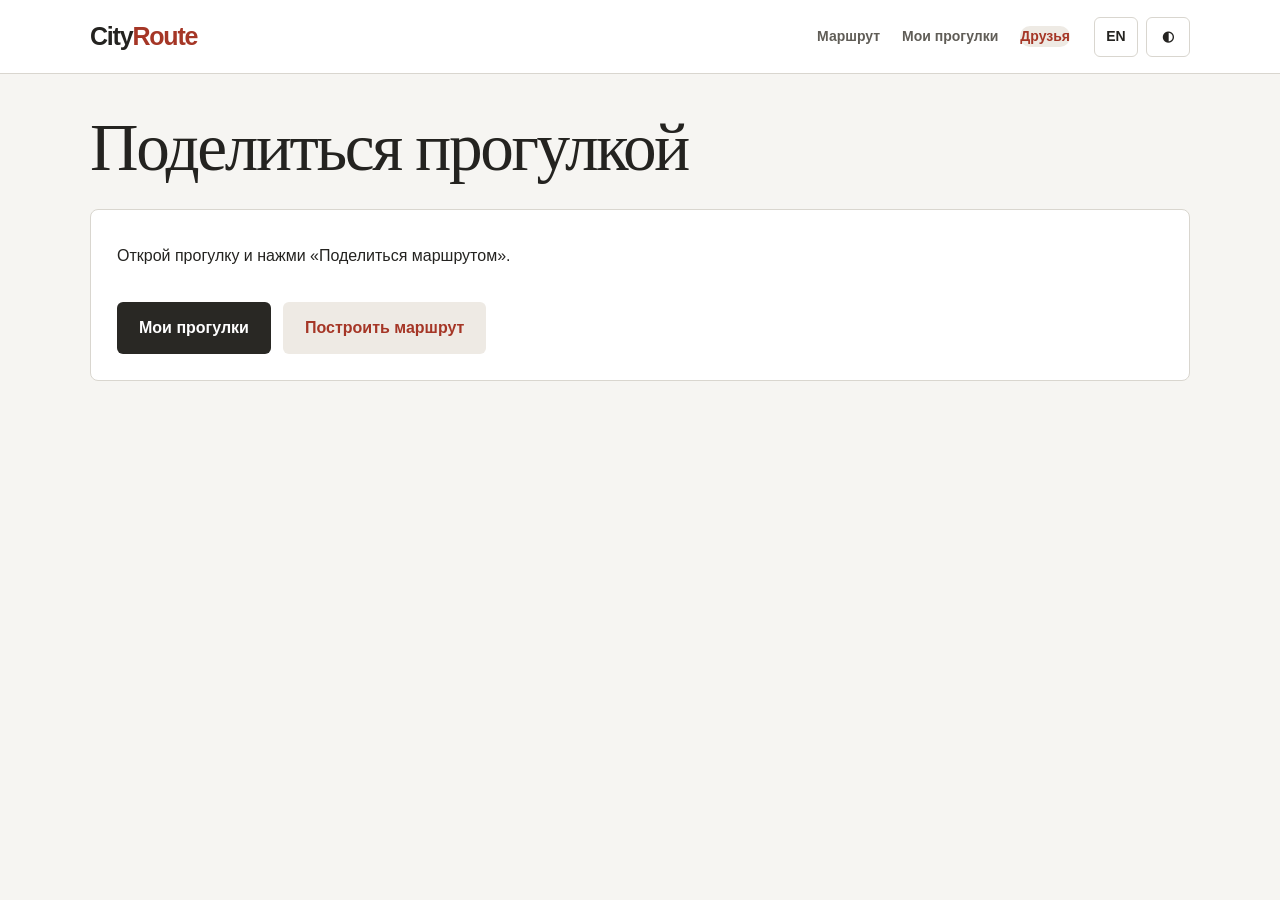
==== commit 537c4c9d: "Refresh CityRoute design and enable location-based walks across cities" ====
--- a/docs/friends.html
+++ b/docs/friends.html
@@ -1,4 +1,4 @@
-<!doctype html><html lang="ru"><head><meta charset="utf-8"><meta name="viewport" content="width=device-width,initial-scale=1"><title>CityRoute — друзья</title><link rel="stylesheet" href="app.css?v=20261119-4"><link rel="stylesheet" href="social.css?v=20261119-4"></head>
+<!doctype html><html lang="ru"><head><meta charset="utf-8"><meta name="viewport" content="width=device-width,initial-scale=1"><title>CityRoute — друзья</title><link rel="stylesheet" href="app.css?v=20261127-1"><link rel="stylesheet" href="social.css?v=20261127-1"></head>
 <body data-page="friends"><header><a class="logo" href="index.html">City<span>Route</span></a><nav class="project-nav"><a href="index.html">Маршрут</a><a href="walks.html">Мои прогулки</a><a href="friends.html" aria-current="page">Друзья</a></nav><div class="header-actions"><button id="language" type="button">EN</button><button id="theme" type="button">◐</button></div></header>
-<main><div class="page-title"><span class="eyebrow">CITYROUTE / ДРУЗЬЯ</span><h1>Гуляйте вместе</h1><p>Построй маршрут и отправь друзьям ссылку из Яндекс Карт.</p></div>
-<section class="card" style="padding:28px"><h2>Как поделиться прогулкой</h2><p>На главной построй маршрут — появятся остановки, фотографии и ссылка «Открыть в Яндекс Картах». Отправь её другу, чтобы он увидел точки и смог построить свой путь.</p><p class="field-note">Аккаунты и приглашения на этой бесплатной статической версии пока недоступны. Все сохранения находятся только в твоём браузере.</p><a class="primary inline-link" href="index.html" style="max-width:240px;margin-top:18px">Построить маршрут →</a></section></main><script defer src="static-shell.js?v=20261119-4"></script></body></html>+<main><div class="page-title"><h1><span class="ru">Поделиться прогулкой</span><span class="en">Share a walk</span></h1></div>
+<section class="card social-card"><p><span class="ru">Открой прогулку и нажми «Поделиться маршрутом».</span><span class="en">Open a walk and select “Share route”.</span></p><div class="friend-links"><a class="primary inline-link" href="walks.html"><span class="ru">Мои прогулки</span><span class="en">My walks</span></a><a class="secondary inline-link" href="index.html"><span class="ru">Построить маршрут</span><span class="en">Plan a walk</span></a></div></section></main><script defer src="static-shell.js?v=20261127-1"></script></body></html>
--- a/docs/app.css
+++ b/docs/app.css
@@ -305,3 +305,39 @@
 .cityroute-stop-gallery img{height:210px;border-radius:12px}.cityroute-stop-facts small{font-size:13px}.cityroute-step-leg span{color:var(--muted);font-size:13px}.cityroute-map-cta,.cityroute-save-route,.cityroute-share-route{font-size:15px;padding:14px 16px;min-height:48px}.cityroute-share-route{width:100%;margin-top:10px}
 .saved-search{width:100%;margin:8px 0 18px;padding:13px 15px;background:var(--bg);border:1px solid var(--line);color:var(--text)}.saved-route{box-shadow:none;border-radius:14px}.saved-actions{gap:8px}
 @media(max-width:760px){body{font-size:15px}header{padding:10px 16px;gap:8px}.header-actions button{min-width:38px;height:38px}.project-nav a{font-size:12px;padding:7px 9px}main{padding:20px 14px}.planner{padding:18px}.card{margin-bottom:18px}.page-title h1{font-size:30px}.cityroute-step{gap:10px}.cityroute-step-body{padding:12px}.cityroute-step-marker{width:30px;height:30px;flex-basis:30px;font-size:12px}.cityroute-stop-gallery img{height:180px}.saved-route{flex-wrap:wrap}.saved-actions{flex-wrap:wrap}}
+
+/* Paper, ink and brick red, shared by the planner and saved walks. */
+:root{--bg:#f6f5f2;--card:#fff;--text:#242320;--muted:#605d57;--line:#d9d6cf;--soft:#eeeae4;--accent:#a53626;--button:#292824;--on-button:#fff;--accent-wash:#f5e6e1;--shadow:none}
+body.dark{--bg:#1c1c1a;--card:#252523;--text:#f4f1ea;--muted:#bcb7ae;--line:#47443f;--soft:#34332f;--accent:#ffae98;--button:#f1eae0;--on-button:#242320;--accent-wash:#49342e}
+body{font-family:-apple-system,BlinkMacSystemFont,"Segoe UI",sans-serif}
+header{border-color:var(--line)}.logo{font-weight:800}.header-actions button{border-radius:6px}
+.page-title h1,.ready-route h3,.quick-journey-title{font-family:Georgia,"Times New Roman",serif;font-weight:500;letter-spacing:-.035em}
+.page-title h1{font-size:clamp(2.6rem,6vw,4.2rem);line-height:1.02;margin:0}
+.city-title{display:flex;align-items:end;justify-content:space-between;gap:20px;padding:12px 0 22px;border-bottom:1px solid var(--text)}
+.city-title .city-field{width:min(230px,42%)}.city-title label{margin-bottom:4px}
+.fields.endpoint-fields{grid-template-columns:repeat(2,minmax(0,1fr))}
+.card,.ready-route,.cityroute-step-body,.saved-route{border-radius:8px}
+.primary,.primary:hover,.dark .primary{background:var(--button);color:var(--on-button);border-radius:6px;box-shadow:none}
+.primary:hover{filter:brightness(1.12)}.secondary,.pick span,.ready-heading .ready-more,.ready-filter,.map-actions button{border-radius:6px}
+input,select,textarea{border-radius:6px!important}.project-nav a[aria-current=page]{border-radius:4px;background:var(--accent-wash)}
+.ready-heading{align-items:baseline;justify-content:flex-start}.ready-heading>a{display:inline;color:var(--accent);margin-left:auto}.ready-heading .ready-more{margin-left:0}
+#collectionCity{color:var(--muted);font-size:.88em;font-weight:450}.ready-heading h2{margin:0}
+.ready-heading h2>span:last-child::before{content:" / ";color:var(--muted)}
+.ready-route{border-color:var(--line)}.ready-route:hover{box-shadow:none}.ready-route-media{background:var(--soft);border-radius:7px 7px 0 0;height:185px}
+.ready-route-body h3{font-size:1.55rem;line-height:1.1}.ready-route-metrics>span{padding:0;background:none;font-weight:500;color:var(--muted)}
+.ready-route-metrics>span+span::before{content:"·";padding:0 6px}
+.ready-route-spend:empty,.field-note:empty,#formStatus:empty,#routeStatus:empty,#saveStatus:empty,.map-provider:empty{display:none}
+.ready-details-toggle{color:var(--accent);min-height:32px!important}.ready-route-media img{position:absolute;inset:0}
+.place-illustration{display:block;width:100%;height:100%;object-fit:cover}.place-illustration[hidden]{display:none}
+.cityroute-step-media>.place-illustration{height:125px;background:var(--soft);object-fit:contain}
+.ready-photo-credit,.image-credit{position:absolute;bottom:4px;right:4px;left:auto;background:#252525d9;color:white;border-radius:3px;padding:2px 5px;max-width:95%;white-space:nowrap;overflow:hidden;text-overflow:ellipsis;font-size:10px;text-decoration:none;z-index:1}
+.place-list-media .image-credit{font-size:9px}.cityroute-stop-photo figcaption{white-space:normal}
+.ready-route-actions .primary,.map-legend i,.cityroute-step-marker,.start-dot,.end-dot,.walking-badge{box-shadow:none}
+.walking-badge,.return-card,.dark .return-card{background:var(--soft);border-color:var(--line);color:var(--text)}
+.start-dot,.cityroute-step:first-child .cityroute-step-marker{background:var(--accent);color:var(--card)}
+.end-dot,.cityroute-step:last-child .cityroute-step-marker{background:var(--button);color:var(--on-button)}
+.map-gps-button{background:var(--soft)!important;color:var(--accent)!important;border-color:var(--line)!important}
+.cityroute-step:not(:last-child)::before{border-color:var(--line);opacity:1}.ready-filter.active{background:var(--button);color:var(--on-button)}
+.cityroute-step-body>strong{font-weight:650}.friend-links{display:flex;gap:12px;flex-wrap:wrap;margin-top:18px}
+.saved-cover{max-width:230px;margin-top:10px}.saved-cover img{width:100%;height:100px;object-fit:cover;border-radius:4px}.saved-cover figure{margin:0}.saved-cover figcaption{font-size:.7rem;color:var(--muted)}footer a{color:var(--muted)}
+@media(max-width:650px){.city-title{align-items:start;flex-direction:column;gap:16px}.city-title .city-field{width:100%}.fields.endpoint-fields{grid-template-columns:1fr}.ready-heading{gap:8px}.ready-heading>a{font-size:.85rem}.ready-heading .ready-more{min-height:40px}.ready-route-media{height:174px}.page-title h1{font-size:2.7rem}.submit-actions{width:100%}.submit-actions button{flex:1}}
